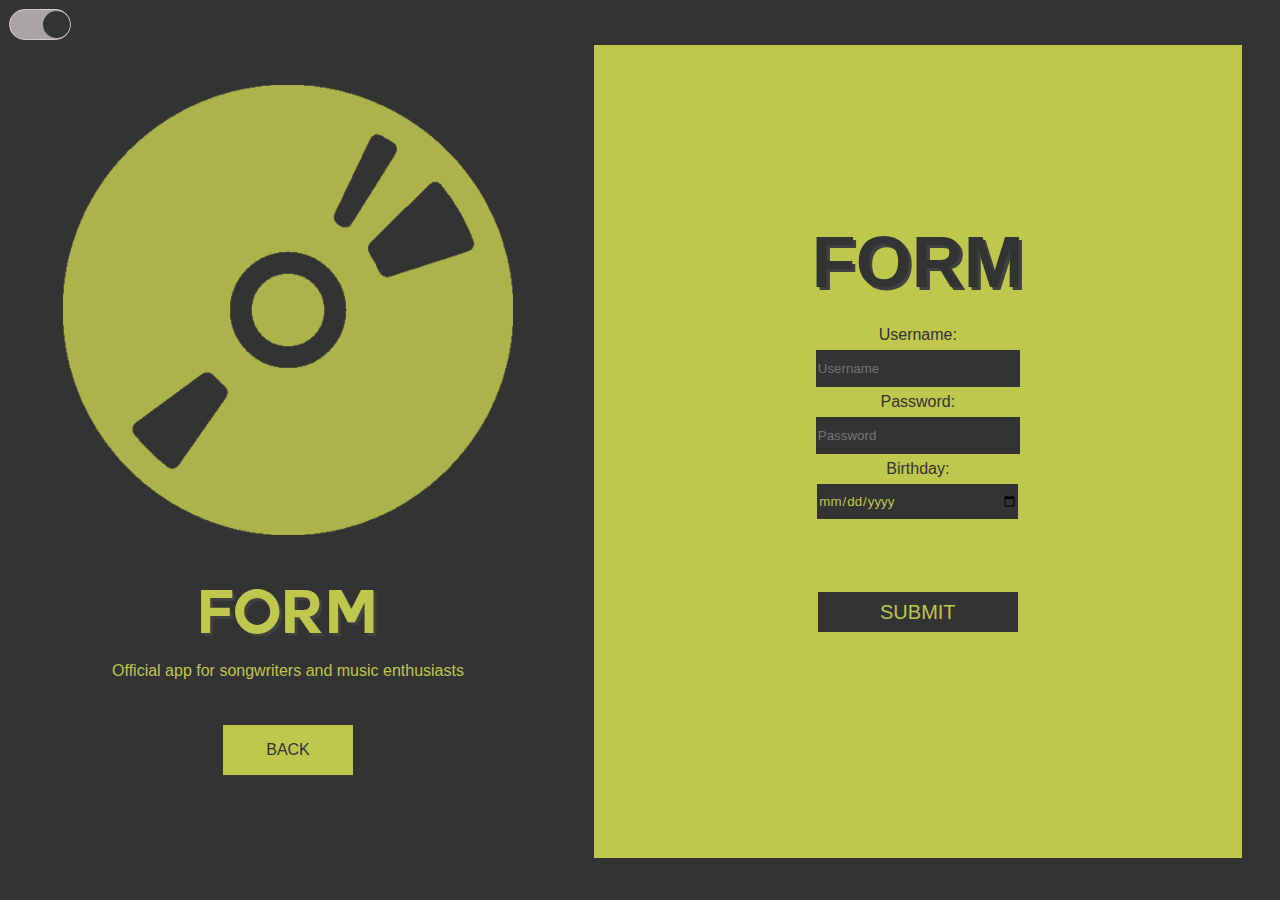
==== form.html @ 23b83010 "final commit" ====
<!DOCTYPE html>
<html lang="en">
<head>
    <meta charset="UTF-8">
    <meta name="viewport" content="width=device-width, initial-scale=1.0">
    <meta name="description" content="A landing page of Strums: web-based application for music lover.">
    <link rel="stylesheet" href="./form/form.css">
    <title>Document</title>
</head>
<body>
    <div class="landing-page">
        <header>
            <div class="wrapper-left">
                <div id="switch-mode" class="">
                    <!-- <input id="check" type="checkbox"> -->
                    <div id="toggle-span" class="slider"></div>
                </div>
            </div>
            <picture>
                <source id ="app-logo-source" media="(max-width:600px)" srcset="./assets/index/cd-black-lower.png">
                <img id="app-logo" class="app-logo" src="./assets/index/cd-black.png" alt="a spinning black music disc" />
            </picture>    
            <h1>FORM</h1>
            <p>Official app for songwriters and music enthusiasts</p>
            <nav class="navbar">
                <a href="./index.html">BACK</a>
            </nav>
        </header>
        <main>
            <section class="formbar">
                <div id="grid-block-1" class="grid-rectangle wrapper-center">
                    <h2>FORM</h2>
                    <form id="form" class="wrapper-center">
                        <label for="birthday">Username:</label>
                        <input type="text" id="form-username"  placeholder="Username" required>
                        <label for="birthday">Password:</label>
                        <input type="password" id="form-password"  placeholder="Password" required>
                        <label for="birthday">Birthday:</label>
                        <input type="date" id="birthday" name="birthday">
                        <button type="submit">SUBMIT</button>
                    </form>
                </div>
            </section>
        </main>
    </div>
    <script src="./form/form.js"></script>
</body>
</html>
---- form/form.css ----
/* @font-face {
    font-family: 'MyWebFonts';
    src: url('../assets/index/GlitchDemoRegular-2Oave.ttf') format('truetype');
} */
:root {
    --dark-mode: 0;
    --bg-color: #bfc74d;
    --text-font-color: #333;
    /* --banner-bg-color: #FADA5E */
    --banner-font-color: #bfc74d;
    /* --banner-font-color: #f8f9fa; */
    --banner-bg-color: #333;
}
@font-face {
    font-family: space-font;
    src: url("../assets/myfont.otf") ;
}

@font-face {
    font-family: space-font;
    font-weight: bold;
    src: url("../assets/myfont.otf") ;
}
* {
    font-family: 'Garamond', sans-serif;
    margin: 0;
    color: var(--text-font-color);
    transition: 0.3s;
}
body{
    background-color: var(--bg-color);
}
h1{
    font-family: 'space-font', sans-serif;
    font-size: 60px;
    text-shadow: 3px 3px #424141;
}

.landing-page{
    display: grid;
    grid-template-columns: 45vw 55vw;
    transition: 1s;
}
.auto-center{
    display: flex;
    align-items: center;
}

/* header section */
.wrapper-left {
    display: flex;
    justify-content: start;
    width: 100%;
}
.wrapper-center {
    display: flex;
    flex-direction: column;
    justify-content: start;
    align-items: center;
    width: 100%;
}
#switch-mode{
    display: flex;
    align-items: center;
    background-color: #a9a5a5;
    width: 60px;
    height: 29px;
    border-radius: 20px;
    border: solid 0.5px rgb(215, 202, 202);
}
#toggle-span{
    border-radius: 50%;
    background-color: #333;
    width: 27px;
    height: 27px;
    cursor: pointer;
}
.landing-page > header {
    /* background-color: yellow; */
    padding: 1vh;
    display: flex;
    flex-direction: column;
    align-items: center;
}
.landing-page > header > p {
    margin-top: 6px;
}
picture > img {
    margin-top: 5vh;
    margin-bottom: 5vh;
}
.app-logo {
    height: 50vh;
    pointer-events: none;
    filter: contrast(65%);
    /* background-color: blueviolet; */
}
@media (prefers-reduced-motion: no-preference) {
    .app-logo {
        animation: App-logo-spin infinite 20s linear;
    }
}
@keyframes App-logo-spin {
    from {
        transform: rotate(0deg);
    }
    to {
        transform: rotate(360deg);
    }
}

.navbar {
    background-color: var(--banner-bg-color);
    width: 130px;
    height: 50px;
    display: flex;
    align-items: center;
    justify-content: center;
    margin: 5vh;

}
.navbar a {
    color: var(--banner-font-color);
    text-decoration: none;
}

/* main section */
@media only screen and (max-width:109vh){
    .landing-page{
        grid-template-columns: 1fr;
    }
        
}

.landing-page>main {
    /* background-color: #eeeded; */
    height: 100vh;
    display: flex;
    flex-direction: column;
    padding-right: 3vw;
}
.formbar {
    display: grid;
    grid-template-columns: 1fr;
    grid-template-rows: repeat(8, 11vh);
    grid-gap: 3px;
    padding-top: 5vh;
    padding-left: 2vh;
}
@media only screen and (max-width:120vh) and (min-width:109vh) {
    .formbar {
        display: grid;
        grid-template-columns: 1fr;
        /* background-color: #d1d36d; */
        grid-template-rows: repeat(9, 20vh);
    }
    .formbar > div {
        grid-column: span 1;
        grid-row: span 1;
    }
 
}
@media only screen and (max-width:600px) {
    .formbar {
            display: grid;
            grid-template-columns: 1fr;
            /* background-color: #d1d36d; */
            /* grid-template-rows: repeat(9, 20vh); */
        } 
    .formbar>div {
        grid-column: 1fr;
        /* grid-row: span 1; */
    }
    .app-logo{
        height: 30vh;
    }
    #grid-block-1 {
        grid-row: span 3;
    }
}




.grid-rectangle{
    grid-column: span 2;
    grid-row: span 2;
    display: flex;
    justify-content: center;
    align-items: center;
    background-color: var(--banner-bg-color);
    
}
.grid-rectangle > h2 {
    font-size: 8vh;
    margin: 20px;
    color: var(--banner-font-color);
    text-shadow: 3px 3px #424141;
    
}
#grid-block-1{
    grid-column: span 2;
    grid-row: 1 / span 8;
}
#form > * {
    margin: 3px;
    color: var(--banner-font-color)
}
#form > button {
    border: none;
    width: 200px;
    height: 40px;
    margin: 70px;
    background-color: var(--bg-color);
    color: var(--text-font-color);
    cursor: pointer;
    font-size: 20px;
}
#form > input {
    border: none;
    height: 35px;
    width: 200px;
    background-color: var(--bg-color);
    color: var(--text-font-color)
}
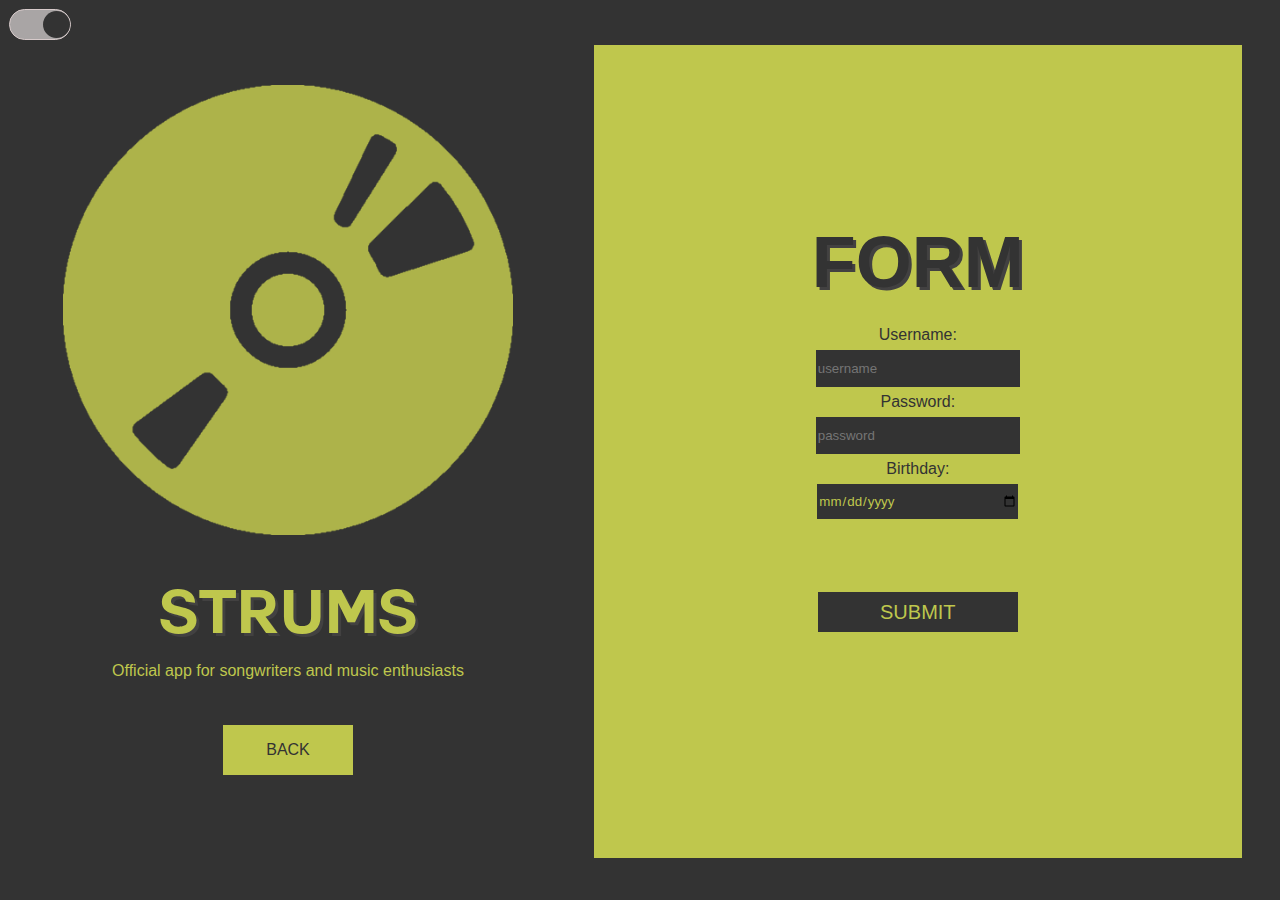
==== commit 045d3bcc: "commit to new branch about_page" ====
--- a/form.html
+++ b/form.html
@@ -20,7 +20,7 @@
                 <source id ="app-logo-source" media="(max-width:600px)" srcset="./assets/index/cd-black-lower.png">
                 <img id="app-logo" class="app-logo" src="./assets/index/cd-black.png" alt="a spinning black music disc" />
             </picture>    
-            <h1>FORM</h1>
+            <h1>STRUMS</h1>
             <p>Official app for songwriters and music enthusiasts</p>
             <nav class="navbar">
                 <a href="./index.html">BACK</a>
@@ -32,9 +32,9 @@
                     <h2>FORM</h2>
                     <form id="form" class="wrapper-center">
                         <label for="birthday">Username:</label>
-                        <input type="text" id="form-username"  placeholder="Username" required>
+                        <input type="text" id="form-username"  placeholder="username" required>
                         <label for="birthday">Password:</label>
-                        <input type="password" id="form-password"  placeholder="Password" required>
+                        <input type="password" id="form-password"  placeholder="password" required>
                         <label for="birthday">Birthday:</label>
                         <input type="date" id="birthday" name="birthday">
                         <button type="submit">SUBMIT</button>
--- a/form/form.css
+++ b/form/form.css
@@ -216,12 +216,13 @@
     cursor: pointer;
     font-size: 20px;
 }
-#form > input {
+ #form > input {
     border: none;
     height: 35px;
     width: 200px;
     background-color: var(--bg-color);
     color: var(--text-font-color)
-}
-
-
+    /* color: black; */
+}
+
+
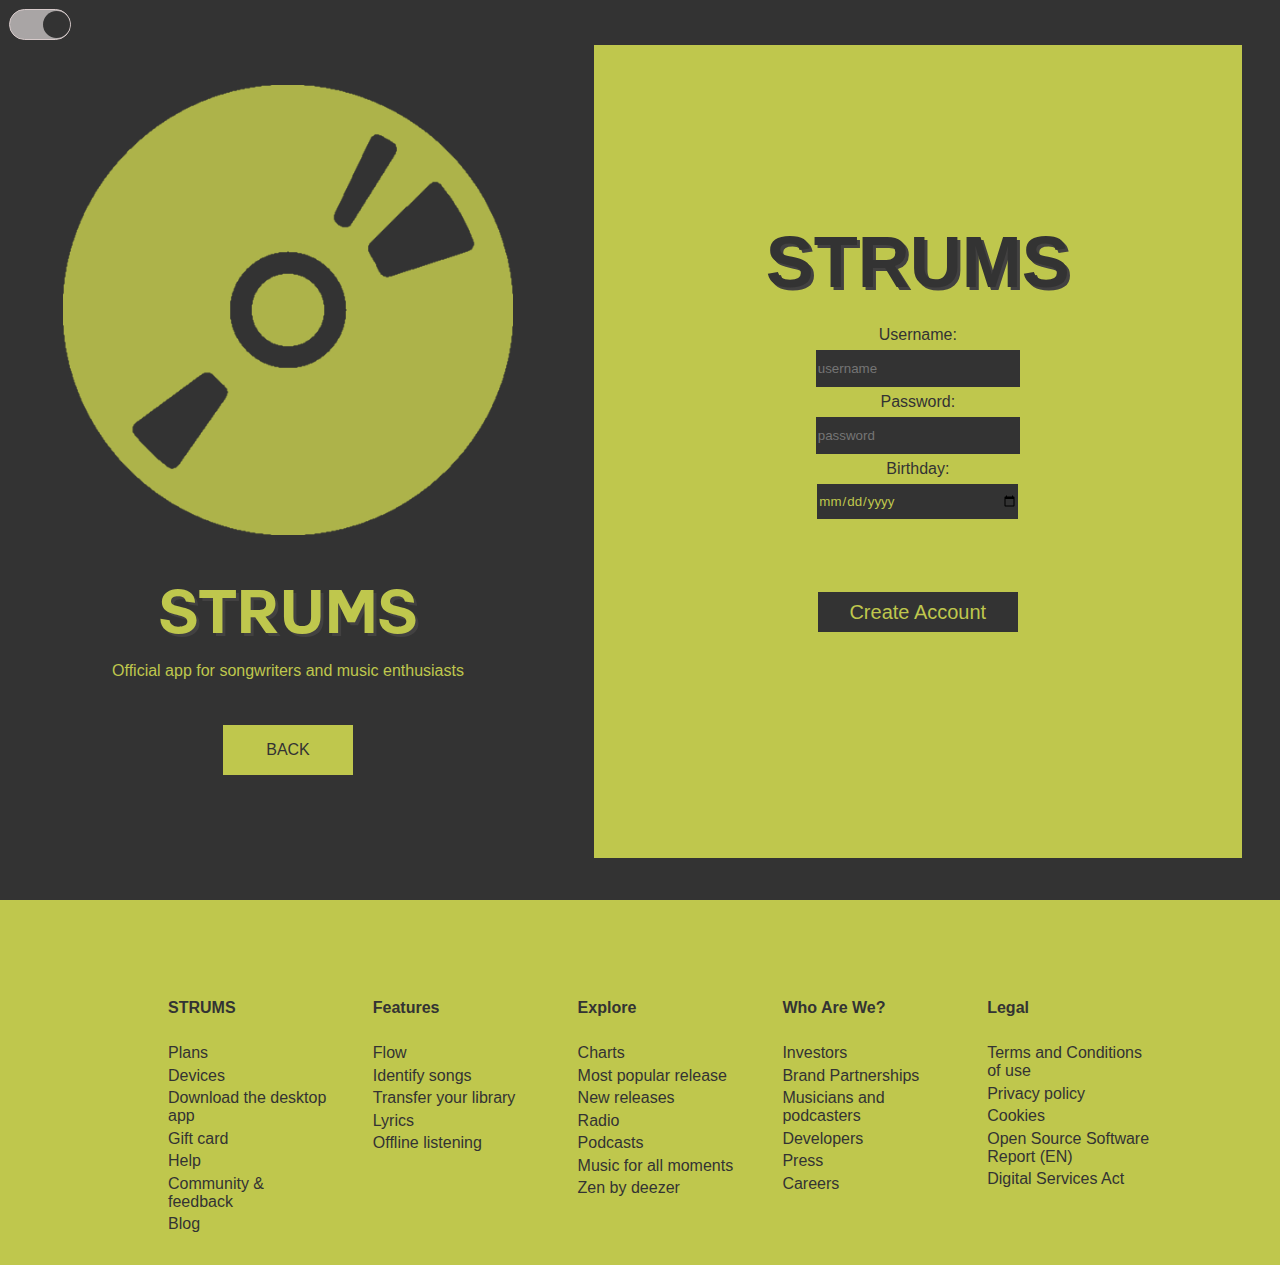
==== commit 223d2360: "adding footer link" ====
--- a/form.html
+++ b/form.html
@@ -29,7 +29,7 @@
         <main>
             <section class="formbar">
                 <div id="grid-block-1" class="grid-rectangle wrapper-center">
-                    <h2>FORM</h2>
+                    <h2>STRUMS</h2>
                     <form id="form" class="wrapper-center">
                         <label for="birthday">Username:</label>
                         <input type="text" id="form-username"  placeholder="username" required>
@@ -37,11 +37,163 @@
                         <input type="password" id="form-password"  placeholder="password" required>
                         <label for="birthday">Birthday:</label>
                         <input type="date" id="birthday" name="birthday">
-                        <button type="submit">SUBMIT</button>
+                        <button type="submit">Create Account</button>
                     </form>
                 </div>
             </section>
         </main>
+        <footer class="footer">
+            <div class="footer-navbar grid-col-5">
+                <ul class="nav-main">
+                    <li class="nav-main-item title">
+                        <a class="nav-main-link" id="footer-link-offers" href="#" target="_self">
+                            STRUMS </a>
+                    </li>
+                    <li class="nav-main-item visible">
+                        <a class="nav-main-link" id="footer-link-offers" href="#" target="_self">
+                            Plans </a>
+                    </li>
+                    <li class="nav-main-item visible">
+                        <a class="nav-main-link" id="footer-link-devices" href="#" target="_self">
+                            Devices </a>
+                    </li>
+                    <li class="nav-main-item visible">
+                        <a class="nav-main-link" id="footer-link-download" href="#" target="_self">
+                            Download the desktop app </a>
+                    </li>
+                    <li class="nav-main-item visible">
+                        <a class="nav-main-link" id="footer-link-gift" href="#" target="_self">
+                            Gift card </a>
+                    </li>
+                    <li class="nav-main-item visible">
+                        <a class="nav-main-link" id="footer-link-support" href="#" target="_self">
+                            Help </a>
+                    </li>
+                    <li class="nav-main-item visible">
+                        <a class="nav-main-link" id="footer-link-community" href="#" target="_self">
+                            Community & feedback </a>
+                    </li>
+                    <li class="nav-main-item visible">
+                        <a class="nav-main-link" id="footer-link-blog" href="#" target="_self">
+                            Blog </a>
+                    </li>
+                </ul>
+                <ul class="nav-main">
+                    <li class="nav-main-item title">
+                        <a class="nav-main-link" id="footer-link-features" href="#">Features
+                        </a>
+                    </li>
+                    <li class="nav-main-item visible">
+                        <a class="nav-main-link" id="footer-link-flow" href="#" target="_self">
+                            Flow </a>
+                    </li>
+                    <li class="nav-main-item visible">
+                        <a class="nav-main-link" id="footer-link-songcatcher" href="#" target="_self">
+                            Identify songs </a>
+                    </li>
+                    <li class="nav-main-item visible">
+                        <a class="nav-main-link" id="footer-link-tune_my_music" href="#" target="_self">
+                            Transfer your library </a>
+                    </li>
+                    <li class="nav-main-item visible">
+                        <a class="nav-main-link" id="footer-link-lyrics" href="#" target="_self">
+                            Lyrics </a>
+                    </li>
+                    <li class="nav-main-item visible">
+                        <a class="nav-main-link" id="footer-link-offline" href="#" target="_self">
+                            Offline listening </a>
+                    </li>
+                </ul>
+                <ul class="nav-main">
+                    <li class="nav-main-item title">
+                        <a class="nav-main-link" id="footer-link-explore" href="#">Explore </a>
+                    </li>
+                    <li class="nav-main-item visible">
+                        <a class="nav-main-link" id="footer-link-charts" href="#" target="_self">
+                            Charts </a>
+                    </li>
+                    <li class="nav-main-item visible">
+                        <a class="nav-main-link" id="footer-link-popular" href="#" target="_self">
+                            Most popular release </a>
+                    </li>
+                    <li class="nav-main-item visible">
+                        <a class="nav-main-link" id="footer-link-new" href="#" target="_self">
+                            New releases </a>
+                    </li>
+                    <li class="nav-main-item visible">
+                        <a class="nav-main-link" id="footer-link-radios" href="#" target="_self">
+                            Radio </a>
+                    </li>
+                    <li class="nav-main-item visible">
+                        <a class="nav-main-link" id="footer-link-podcasts" href="#" target="_self">
+                            Podcasts </a>
+                    </li>
+                    <li class="nav-main-item visible">
+                        <a class="nav-main-link" id="footer-link-moments" href="#" target="_self">
+                            Music for all moments </a>
+                    </li>
+                    <li class="nav-main-item visible">
+                        <a class="nav-main-link" id="footer-link-zen" href="#" target="_self">
+                            Zen by deezer </a>
+                    </li>
+                </ul>
+                <ul class="nav-main">
+                    <li class="nav-main-item title">
+                        <a class="nav-main-link" id="footer-link-whoarewe" href="#" target="_self">
+                            Who Are We?</a>
+                    </li>
+                    <li class="nav-main-item visible">
+                        <a class="nav-main-link" id="footer-link-investors" href="#" target="_self">
+                            Investors </a>
+                    </li>
+                    <li class="nav-main-item visible">
+                        <a class="nav-main-link" id="footer-link-brand_partnerships" href="#" target="_self">
+                            Brand Partnerships </a>
+                    </li>
+                    <li class="nav-main-item visible">
+                        <a class="nav-main-link" id="footer-link-label_artists" href="#" target="_self">
+                            Musicians and podcasters </a>
+                    </li>
+                    <li class="nav-main-item visible">
+                        <a class="nav-main-link" id="footer-link-developers" href="#" target="_self">
+                            Developers </a>
+                    </li>
+                    <li class="nav-main-item visible">
+                        <a class="nav-main-link" id="footer-link-press" href="#" target="_self">
+                            Press </a>
+                    </li>
+                    <li class="nav-main-item visible">
+                        <a class="nav-main-link" id="footer-link-jobs" href="#" target="_self">
+                            Careers </a>
+                    </li>
+                </ul>
+                <ul class="nav-main">
+                    <li class="nav-main-item title">
+                        <a class="nav-main-link" id="footer-link-legal" href="#">Legal </a>
+                    </li>
+                    <li class="nav-main-item visible">
+                        <a class="nav-main-link" id="footer-link-cgu" href="#" target="_self">
+                            Terms and Conditions of use </a>
+                    </li>
+                    <li class="nav-main-item visible">
+                        <a class="nav-main-link" id="footer-link-personal-datas" href="#" target="_self">
+                            Privacy policy </a>
+                    </li>
+                    <li class="nav-main-item visible">
+                        <a class="nav-main-link" id="footer-link-cookie-preference" target="_self">
+                            Cookies </a>
+                    </li>
+                    <li class="nav-main-item visible">
+                        <a class="nav-main-link" id="footer-link-open-source-sofware-report" href="#" target="_self">
+                            Open Source Software Report (EN) </a>
+                    </li>
+                    <li class="nav-main-item visible">
+                        <a class="nav-main-link" id="footer-link-digital-services-act" href="#" target="_self">
+                            Digital Services Act </a>
+                    </li>
+                </ul>
+            </div>
+        </footer>
     </div>
     <script src="./form/form.js"></script>
 </body>
--- a/form/form.css
+++ b/form/form.css
@@ -226,3 +226,37 @@
 }
 
 
+.footer {
+    width: 100vw;
+    display: flex;
+    justify-content: center;
+    background-color: var(--banner-bg-color);
+    color: var(--banner-font-color)
+}
+
+.footer-navbar {
+    width: 80vw;
+    margin-top: 8vh;
+    margin-bottom: 3vh;
+}
+
+
+li {
+    list-style-type: none;
+    margin-block: 0.5vh;
+}
+
+.nav-main-link {
+    text-decoration: none;
+    color: var(--banner-font-color)
+}
+
+.title {
+    font-weight: bold;
+    margin-block: 3vh;
+}
+
+.grid-col-5 {
+    display: grid;
+    grid-template-columns: repeat(5, 1fr);
+}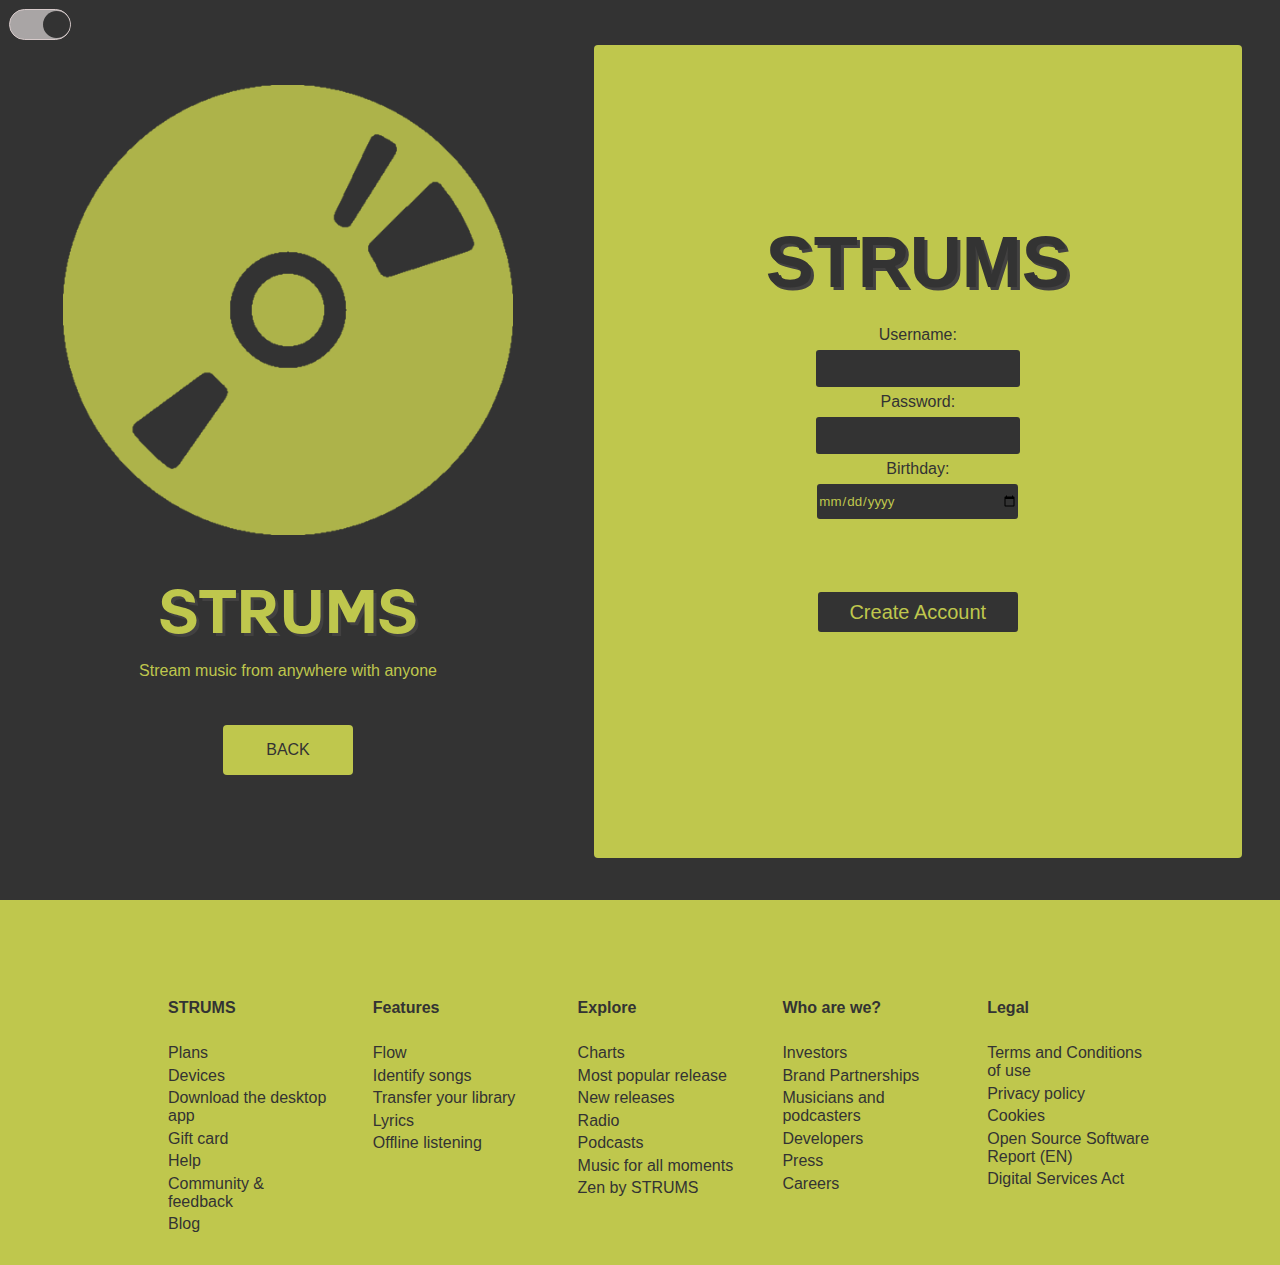
==== commit 7962c774: "final commit" ====
--- a/form.html
+++ b/form.html
@@ -21,7 +21,7 @@
                 <img id="app-logo" class="app-logo" src="./assets/index/cd-black.png" alt="a spinning black music disc" />
             </picture>    
             <h1>STRUMS</h1>
-            <p>Official app for songwriters and music enthusiasts</p>
+            <p>Stream music from anywhere with anyone</p>
             <nav class="navbar">
                 <a href="./index.html">BACK</a>
             </nav>
@@ -32,9 +32,9 @@
                     <h2>STRUMS</h2>
                     <form id="form" class="wrapper-center">
                         <label for="birthday">Username:</label>
-                        <input type="text" id="form-username"  placeholder="username" required>
+                        <input type="text" id="form-username"  placeholder=" " required>
                         <label for="birthday">Password:</label>
-                        <input type="password" id="form-password"  placeholder="password" required>
+                        <input type="password" id="form-password"  placeholder=" " required>
                         <label for="birthday">Birthday:</label>
                         <input type="date" id="birthday" name="birthday">
                         <button type="submit">Create Account</button>
@@ -43,7 +43,7 @@
             </section>
         </main>
         <footer class="footer">
-            <div class="footer-navbar grid-col-5">
+            <article class="footer-navbar grid-col-5">
                 <ul class="nav-main">
                     <li class="nav-main-item title">
                         <a class="nav-main-link" id="footer-link-offers" href="#" target="_self">
@@ -134,13 +134,12 @@
                     </li>
                     <li class="nav-main-item visible">
                         <a class="nav-main-link" id="footer-link-zen" href="#" target="_self">
-                            Zen by deezer </a>
+                            Zen by STRUMS </a>
                     </li>
                 </ul>
                 <ul class="nav-main">
                     <li class="nav-main-item title">
-                        <a class="nav-main-link" id="footer-link-whoarewe" href="#" target="_self">
-                            Who Are We?</a>
+                        <p class="nav-main-link">Who are we?</p>
                     </li>
                     <li class="nav-main-item visible">
                         <a class="nav-main-link" id="footer-link-investors" href="#" target="_self">
@@ -192,7 +191,7 @@
                             Digital Services Act </a>
                     </li>
                 </ul>
-            </div>
+            </article>
         </footer>
     </div>
     <script src="./form/form.js"></script>
--- a/form/form.css
+++ b/form/form.css
@@ -117,7 +117,7 @@
     align-items: center;
     justify-content: center;
     margin: 5vh;
-
+    border-radius: 4px;
 }
 .navbar a {
     color: var(--banner-font-color);
@@ -131,7 +131,6 @@
     }
         
 }
-
 .landing-page>main {
     /* background-color: #eeeded; */
     height: 100vh;
@@ -158,6 +157,9 @@
         grid-column: span 1;
         grid-row: span 1;
     }
+        main {
+            margin-bottom: 70vh;
+        }
  
 }
 @media only screen and (max-width:600px) {
@@ -177,6 +179,9 @@
     #grid-block-1 {
         grid-row: span 3;
     }
+        main {
+            margin-bottom: 30vh;
+        }
 }
 
 
@@ -189,6 +194,7 @@
     justify-content: center;
     align-items: center;
     background-color: var(--banner-bg-color);
+    border-radius: 4px;
     
 }
 .grid-rectangle > h2 {
@@ -215,13 +221,15 @@
     color: var(--text-font-color);
     cursor: pointer;
     font-size: 20px;
+    border-radius: 3px;
 }
  #form > input {
     border: none;
     height: 35px;
     width: 200px;
     background-color: var(--bg-color);
-    color: var(--text-font-color)
+    color: var(--text-font-color);
+    border-radius: 3px;
     /* color: black; */
 }
 
@@ -258,5 +266,5 @@
 
 .grid-col-5 {
     display: grid;
-    grid-template-columns: repeat(5, 1fr);
+    grid-template-columns: repeat(auto-fit, minmax(200px, 1fr));
 }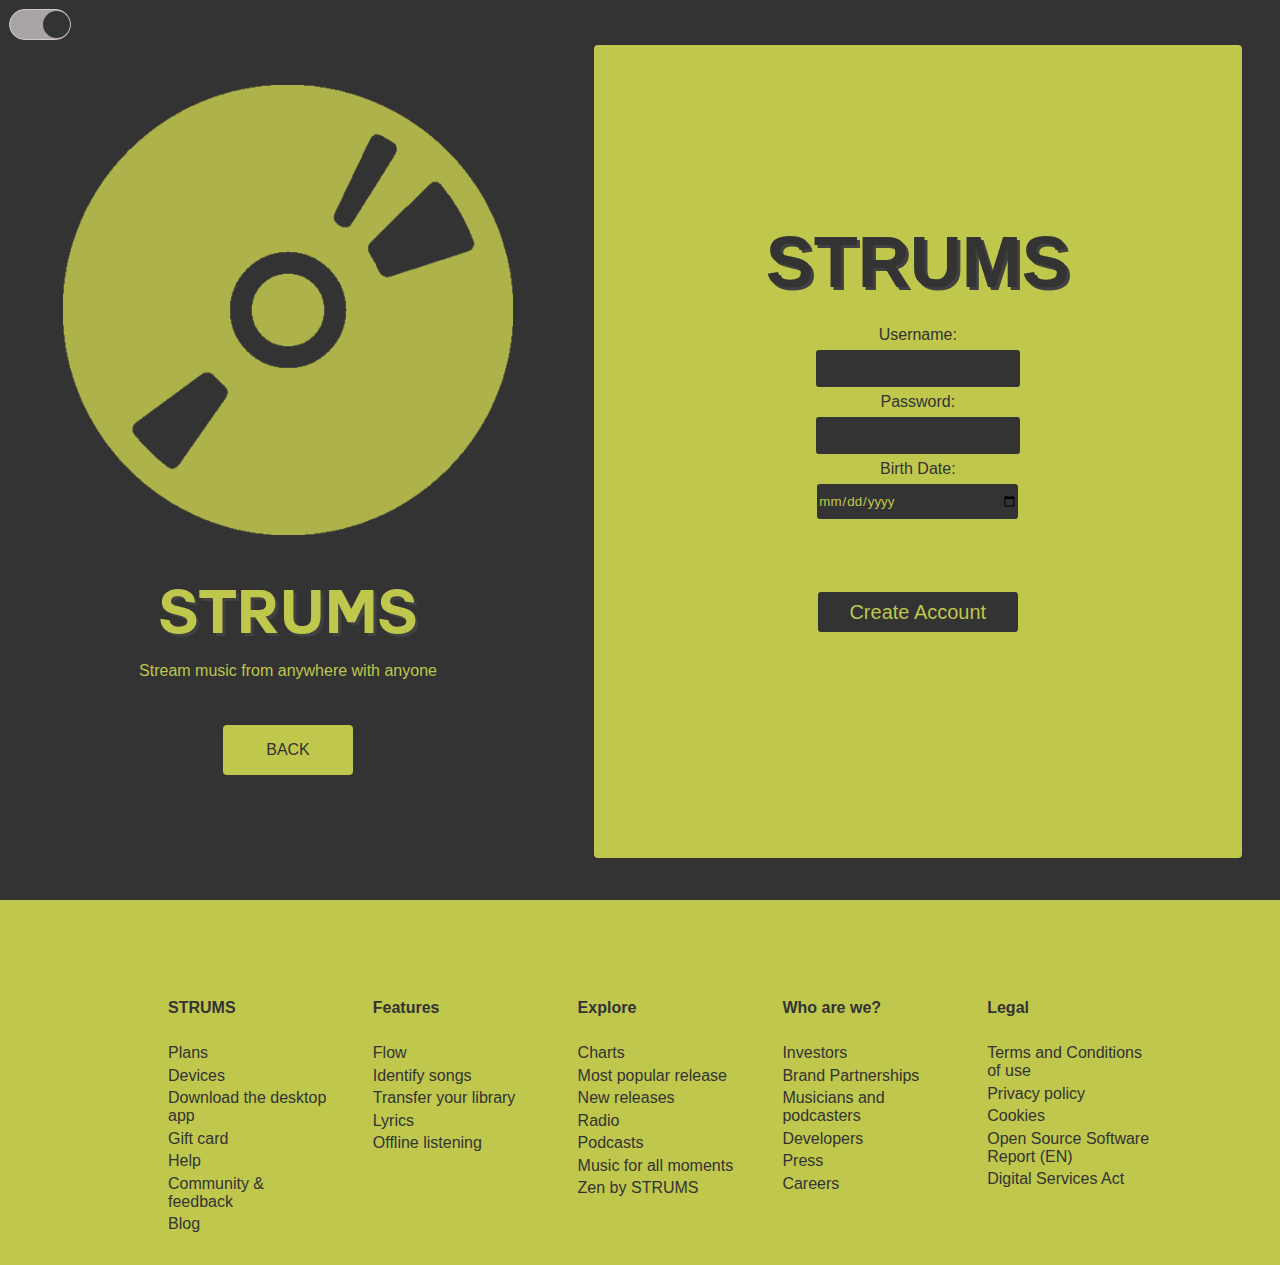
==== commit f13f3d2a: "final commit, with readme revision" ====
--- a/form.html
+++ b/form.html
@@ -35,7 +35,7 @@
                         <input type="text" id="form-username"  placeholder=" " required>
                         <label for="birthday">Password:</label>
                         <input type="password" id="form-password"  placeholder=" " required>
-                        <label for="birthday">Birthday:</label>
+                        <label for="birthday">Birth Date:</label>
                         <input type="date" id="birthday" name="birthday">
                         <button type="submit">Create Account</button>
                     </form>
